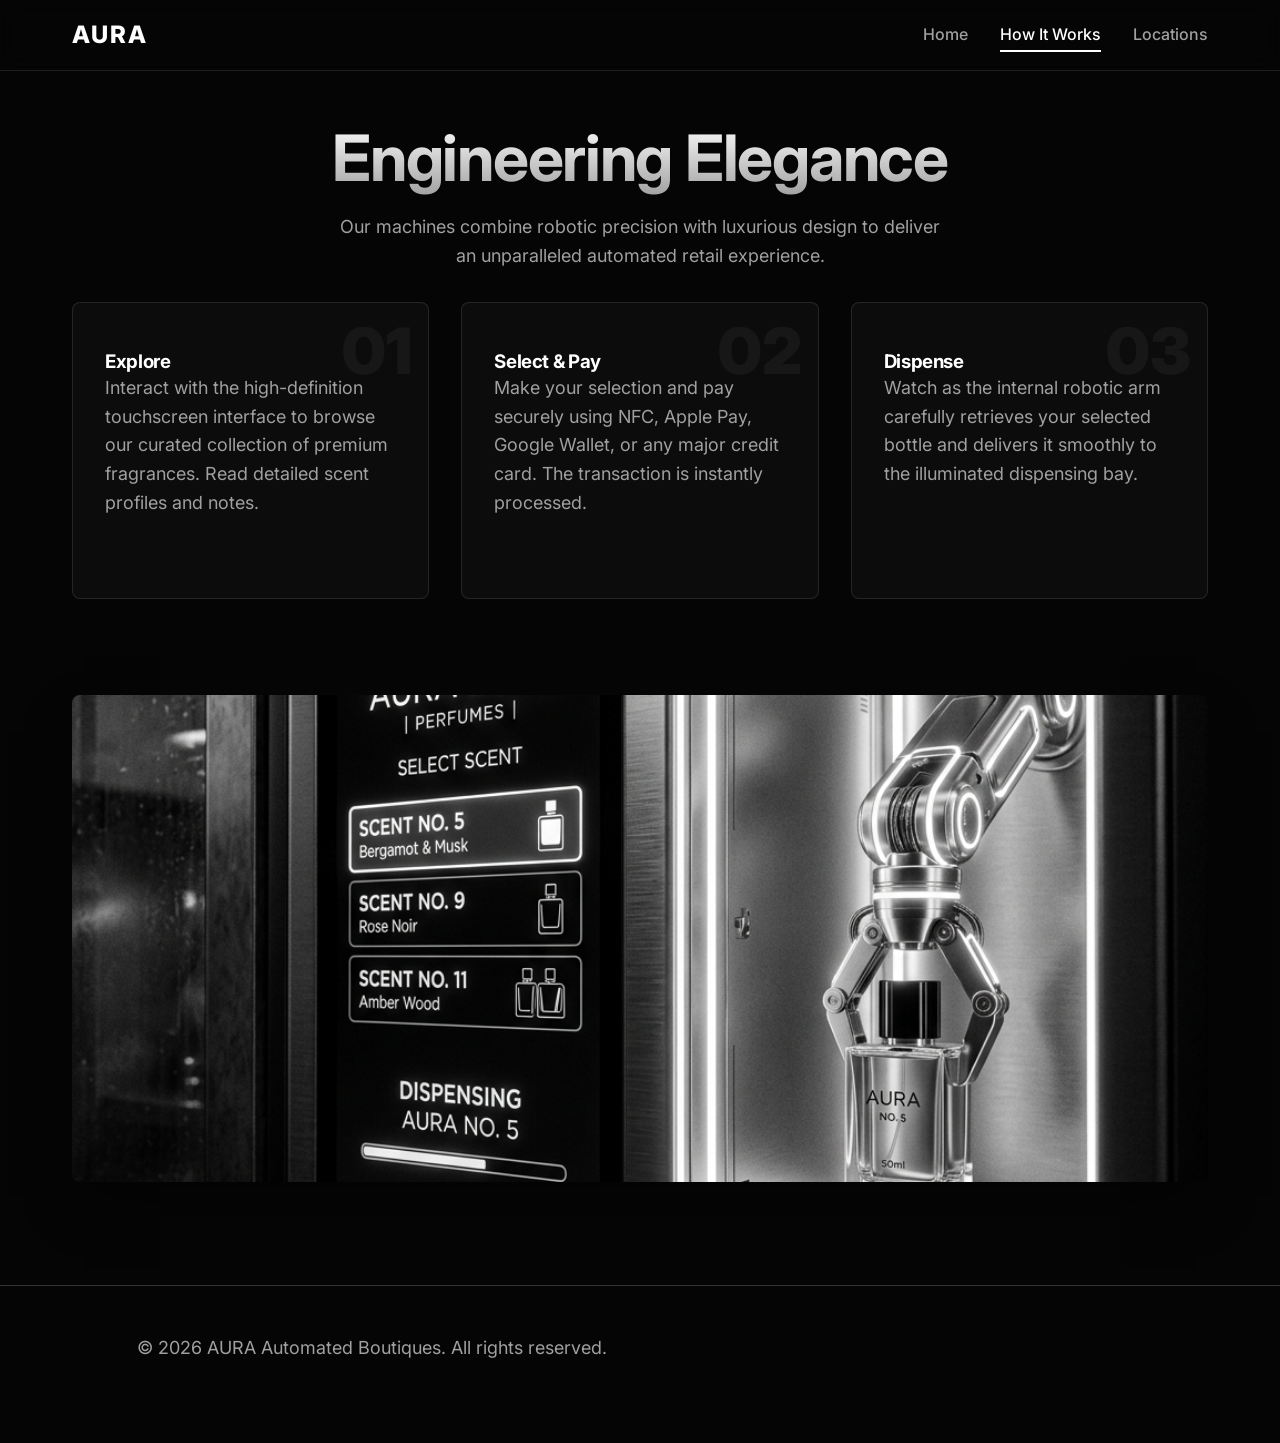
==== how-it-works.html @ 31b28ff4 "Initial commit of perfume vending machine website" ====
<!DOCTYPE html>
<html lang="en">
<head>
    <meta charset="UTF-8">
    <meta name="viewport" content="width=device-width, initial-scale=1.0">
    <title>How It Works | AURA</title>
    <link rel="preconnect" href="https://fonts.googleapis.com">
    <link rel="preconnect" href="https://fonts.gstatic.com" crossorigin>
    <link href="https://fonts.googleapis.com/css2?family=Inter:wght@400;500;700;800;900&display=swap" rel="stylesheet">
    <link rel="stylesheet" href="styles.css">
</head>
<body>
    <nav class="navbar">
        <div class="container nav-container">
            <a href="index.html" class="logo">AURA</a>
            <div class="nav-links">
                <a href="index.html">Home</a>
                <a href="how-it-works.html" class="active">How It Works</a>
                <a href="locations.html">Locations</a>
            </div>
        </div>
    </nav>

    <section class="section" style="padding-top: 120px;">
        <div class="container fade-in">
            <h1 class="text-center">Engineering Elegance</h1>
            <p class="text-center" style="margin-left: auto; margin-right: auto;">Our machines combine robotic precision with luxurious design to deliver an unparalleled automated retail experience.</p>
            
            <div class="grid mt-4">
                <div class="card">
                    <div class="step-number">01</div>
                    <h3>Explore</h3>
                    <p>Interact with the high-definition touchscreen interface to browse our curated collection of premium fragrances. Read detailed scent profiles and notes.</p>
                </div>
                <div class="card">
                    <div class="step-number">02</div>
                    <h3>Select & Pay</h3>
                    <p>Make your selection and pay securely using NFC, Apple Pay, Google Wallet, or any major credit card. The transaction is instantly processed.</p>
                </div>
                <div class="card">
                    <div class="step-number">03</div>
                    <h3>Dispense</h3>
                    <p>Watch as the internal robotic arm carefully retrieves your selected bottle and delivers it smoothly to the illuminated dispensing bay.</p>
                </div>
            </div>
            
            <div style="margin-top: 6rem;" class="fade-in">
                <div class="image-wrapper" style="width: 100%; margin: 0 auto;">
                    <img src="interface.png" alt="Touchscreen Interface" style="width: 100%; object-fit: cover; aspect-ratio: 21/9; border-radius: 8px; box-shadow: 0 25px 50px -12px rgba(0, 0, 0, 0.5);">
                </div>
            </div>
        </div>
    </section>

    <footer>
        <div class="container">
            <p>&copy; 2026 AURA Automated Boutiques. All rights reserved.</p>
        </div>
    </footer>

    <script src="script.js"></script>
</body>
</html>
---- styles.css ----
:root {
    --bg-color: #050505;
    --text-primary: #ffffff;
    --text-secondary: #a0a0a0;
    --accent-color: #222222;
    --border-color: #333333;
    --glass-bg: rgba(255, 255, 255, 0.03);
    --glass-border: rgba(255, 255, 255, 0.1);
    --font-primary: 'Inter', sans-serif;
    --transition: all 0.3s ease;
}

* {
    margin: 0;
    padding: 0;
    box-sizing: border-box;
}

body {
    background-color: var(--bg-color);
    color: var(--text-primary);
    font-family: var(--font-primary);
    line-height: 1.6;
    overflow-x: hidden;
    -webkit-font-smoothing: antialiased;
}

/* Typography */
h1, h2, h3, h4 {
    font-weight: 700;
    letter-spacing: -0.02em;
    line-height: 1.2;
}

h1 {
    font-size: 4rem;
    margin-bottom: 1rem;
    background: linear-gradient(180deg, #ffffff 0%, #a0a0a0 100%);
    -webkit-background-clip: text;
    -webkit-text-fill-color: transparent;
}

h2 {
    font-size: 2.5rem;
    margin-bottom: 1.5rem;
}

p {
    color: var(--text-secondary);
    font-size: 1.125rem;
    max-width: 600px;
    margin-bottom: 2rem;
}

/* Layout & Containers */
.container {
    max-width: 1200px;
    margin: 0 auto;
    padding: 0 2rem;
}

.section {
    padding: 6rem 0;
    position: relative;
}

/* Navbar */
.navbar {
    position: fixed;
    top: 0;
    width: 100%;
    z-index: 1000;
    background: rgba(5, 5, 5, 0.8);
    backdrop-filter: blur(10px);
    border-bottom: 1px solid var(--glass-border);
    padding: 1rem 0;
}

.nav-container {
    display: flex;
    justify-content: space-between;
    align-items: center;
}

.logo {
    font-size: 1.5rem;
    font-weight: 800;
    letter-spacing: 2px;
    text-transform: uppercase;
    text-decoration: none;
    color: var(--text-primary);
}

.nav-links {
    display: flex;
    gap: 2rem;
}

.nav-links a {
    color: var(--text-secondary);
    text-decoration: none;
    font-weight: 500;
    transition: var(--transition);
    position: relative;
}

.nav-links a:hover,
.nav-links a.active {
    color: var(--text-primary);
}

.nav-links a::after {
    content: '';
    position: absolute;
    bottom: -4px;
    left: 0;
    width: 0;
    height: 2px;
    background: var(--text-primary);
    transition: var(--transition);
}

.nav-links a:hover::after,
.nav-links a.active::after {
    width: 100%;
}

/* Buttons */
.btn {
    display: inline-block;
    padding: 1rem 2rem;
    border-radius: 4px;
    text-decoration: none;
    font-weight: 600;
    text-transform: uppercase;
    letter-spacing: 1px;
    transition: var(--transition);
    cursor: pointer;
    border: none;
}

.btn-primary {
    background: var(--text-primary);
    color: var(--bg-color);
}

.btn-primary:hover {
    background: #e0e0e0;
    transform: translateY(-2px);
    box-shadow: 0 10px 20px rgba(255, 255, 255, 0.1);
}

.btn-outline {
    background: transparent;
    color: var(--text-primary);
    border: 1px solid var(--glass-border);
}

.btn-outline:hover {
    background: var(--glass-bg);
    border-color: var(--text-primary);
}

/* Hero Section */
.hero {
    min-height: 100vh;
    display: flex;
    align-items: center;
    padding-top: 80px;
}

.hero-content {
    flex: 1;
    z-index: 2;
}

.hero-image {
    flex: 1;
    position: relative;
    display: flex;
    justify-content: center;
    align-items: center;
}

.hero-image::before {
    content: '';
    position: absolute;
    width: 400px;
    height: 400px;
    background: radial-gradient(circle, rgba(255,255,255,0.05) 0%, rgba(0,0,0,0) 70%);
    border-radius: 50%;
    z-index: -1;
}

.placeholder-img {
    width: 100%;
    max-width: 400px;
    aspect-ratio: 3/4;
    background: var(--accent-color);
    border: 1px solid var(--border-color);
    border-radius: 8px;
    display: flex;
    align-items: center;
    justify-content: center;
    color: var(--text-secondary);
    font-weight: 500;
    box-shadow: 0 25px 50px -12px rgba(0, 0, 0, 0.5);
    position: relative;
    overflow: hidden;
}

.placeholder-img::after {
    content: '';
    position: absolute;
    top: -50%;
    left: -50%;
    width: 200%;
    height: 200%;
    background: linear-gradient(to bottom right, rgba(255,255,255,0) 0%, rgba(255,255,255,0.05) 50%, rgba(255,255,255,0) 100%);
    transform: rotate(30deg);
    animation: shine 6s infinite linear;
}

@keyframes shine {
    0% { transform: translateX(-100%) rotate(30deg); }
    100% { transform: translateX(100%) rotate(30deg); }
}

/* Cards (Tech aesthetic) */
.grid {
    display: grid;
    grid-template-columns: repeat(auto-fit, minmax(300px, 1fr));
    gap: 2rem;
    margin-top: 4rem;
}

.card {
    background: var(--glass-bg);
    border: 1px solid var(--glass-border);
    padding: 3rem 2rem;
    border-radius: 8px;
    transition: var(--transition);
    position: relative;
    overflow: hidden;
}

.card::before {
    content: '';
    position: absolute;
    top: 0;
    left: 0;
    width: 100%;
    height: 2px;
    background: linear-gradient(90deg, transparent, var(--text-primary), transparent);
    opacity: 0;
    transition: var(--transition);
}

.card:hover {
    transform: translateY(-5px);
    background: rgba(255, 255, 255, 0.05);
}

.card:hover::before {
    opacity: 1;
}

.card-icon {
    font-size: 2rem;
    margin-bottom: 1.5rem;
    color: var(--text-primary);
}

.step-number {
    font-size: 4rem;
    font-weight: 900;
    color: var(--accent-color);
    position: absolute;
    top: 1rem;
    right: 1rem;
    opacity: 0.5;
    line-height: 1;
}

/* Forms */
.form-group {
    margin-bottom: 1.5rem;
}

.form-group label {
    display: block;
    margin-bottom: 0.5rem;
    font-weight: 500;
    color: var(--text-secondary);
}

.form-control {
    width: 100%;
    padding: 1rem;
    background: var(--accent-color);
    border: 1px solid var(--border-color);
    color: var(--text-primary);
    border-radius: 4px;
    font-family: inherit;
    transition: var(--transition);
}

.form-control:focus {
    outline: none;
    border-color: var(--text-primary);
    background: rgba(255, 255, 255, 0.05);
}

/* Footer */
footer {
    border-top: 1px solid var(--border-color);
    padding: 3rem 0;
    text-align: center;
    color: var(--text-secondary);
}

/* Utilities */
.text-center { text-align: center; }
.mt-4 { margin-top: 2rem; }

/* Animations */
.fade-in {
    opacity: 0;
    transform: translateY(20px);
    transition: opacity 0.8s ease, transform 0.8s ease;
}

.fade-in.visible {
    opacity: 1;
    transform: translateY(0);
}

/* Responsive */
@media (max-width: 768px) {
    h1 { font-size: 2.5rem; }
    .hero { flex-direction: column; text-align: center; padding-top: 120px; }
    .hero-content { margin-bottom: 4rem; }
    p { margin-left: auto; margin-right: auto; }
    .nav-links { display: none; /* Add mobile menu logic if needed */ }
}
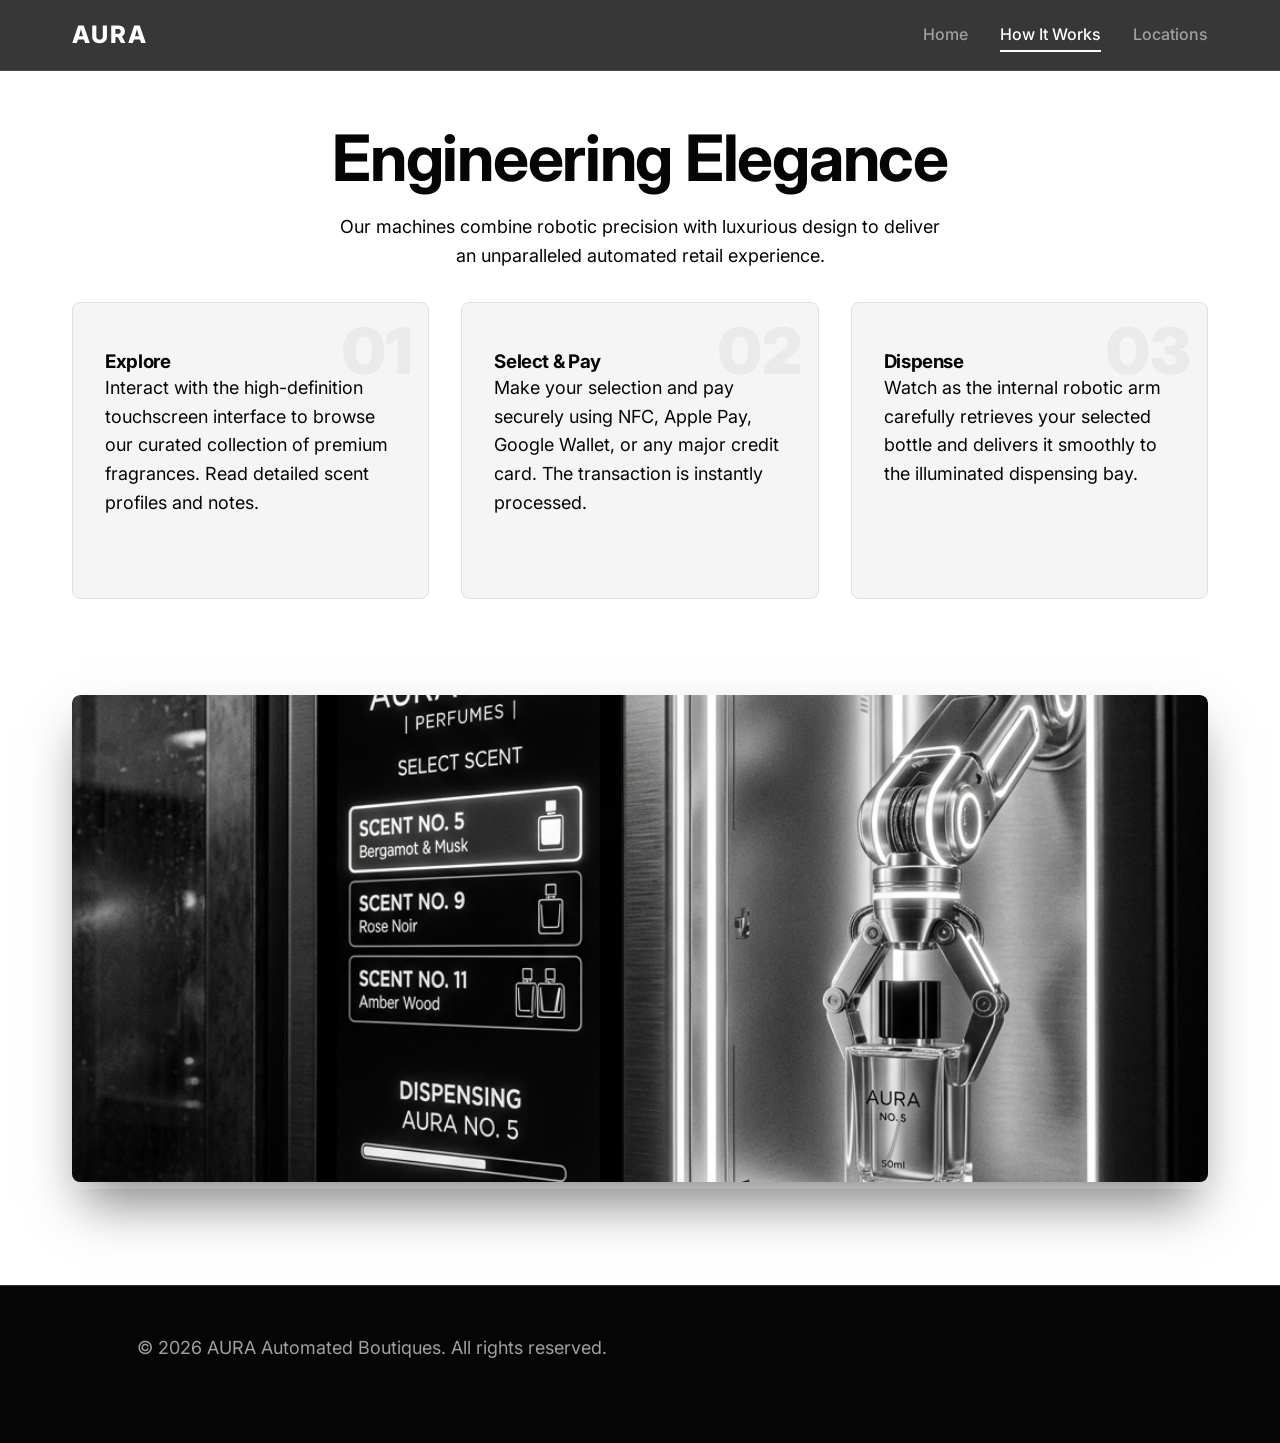
==== commit f0aeed77: "Introduce true high contrast white sections" ====
--- a/how-it-works.html
+++ b/how-it-works.html
@@ -21,7 +21,7 @@
         </div>
     </nav>
 
-    <section class="section" style="padding-top: 120px;">
+    <section class="section section-white" style="padding-top: 120px;">
         <div class="container fade-in">
             <h1 class="text-center">Engineering Elegance</h1>
             <p class="text-center" style="margin-left: auto; margin-right: auto;">Our machines combine robotic precision with luxurious design to deliver an unparalleled automated retail experience.</p>
--- a/styles.css
+++ b/styles.css
@@ -62,6 +62,44 @@
 .section {
     padding: 6rem 0;
     position: relative;
+}
+
+/* White Section for High Contrast */
+.section-white {
+    background-color: #ffffff;
+    color: #050505;
+}
+
+.section-white h1, 
+.section-white h2, 
+.section-white h3, 
+.section-white p {
+    color: #050505;
+    background: none;
+    -webkit-background-clip: initial;
+    -webkit-text-fill-color: initial;
+}
+
+.section-white .card {
+    background: #f5f5f5;
+    border-color: #e0e0e0;
+}
+
+.section-white .card:hover {
+    background: #ebebeb;
+    box-shadow: 0 10px 30px rgba(0, 0, 0, 0.1);
+}
+
+.section-white .card::before {
+    background: linear-gradient(90deg, transparent, #050505, transparent);
+}
+
+.section-white .card-icon {
+    color: #050505;
+}
+
+.section-white .step-number {
+    color: #e0e0e0;
 }
 
 /* Navbar */
@@ -326,13 +364,67 @@
 /* Animations */
 .fade-in {
     opacity: 0;
-    transform: translateY(20px);
-    transition: opacity 0.8s ease, transform 0.8s ease;
+    transform: translateY(30px);
+    transition: opacity 1s cubic-bezier(0.16, 1, 0.3, 1), transform 1s cubic-bezier(0.16, 1, 0.3, 1);
 }
 
 .fade-in.visible {
     opacity: 1;
     transform: translateY(0);
+}
+
+.stagger-1 { transition-delay: 0.1s; }
+.stagger-2 { transition-delay: 0.2s; }
+.stagger-3 { transition-delay: 0.3s; }
+.stagger-4 { transition-delay: 0.4s; }
+
+/* Image Hover Effects */
+.image-wrapper {
+    overflow: hidden;
+    border-radius: 8px;
+    box-shadow: 0 25px 50px -12px rgba(0, 0, 0, 0.5);
+    transition: box-shadow 0.5s ease;
+}
+
+.image-wrapper img {
+    transition: transform 0.7s cubic-bezier(0.16, 1, 0.3, 1);
+}
+
+.image-wrapper:hover img {
+    transform: scale(1.05);
+}
+
+.image-wrapper:hover {
+    box-shadow: 0 30px 60px -10px rgba(255, 255, 255, 0.1);
+}
+
+/* Button Glow */
+.btn-primary {
+    background: var(--text-primary);
+    color: var(--bg-color);
+    position: relative;
+    z-index: 1;
+    overflow: hidden;
+}
+
+.btn-primary::before {
+    content: '';
+    position: absolute;
+    top: 0;
+    left: -100%;
+    width: 100%;
+    height: 100%;
+    background: linear-gradient(90deg, transparent, rgba(255, 255, 255, 0.4), transparent);
+    transition: left 0.5s ease;
+    z-index: -1;
+}
+
+.btn-primary:hover::before {
+    left: 100%;
+}
+
+.btn-primary:hover {
+    box-shadow: 0 0 20px rgba(255, 255, 255, 0.4);
 }
 
 /* Responsive */
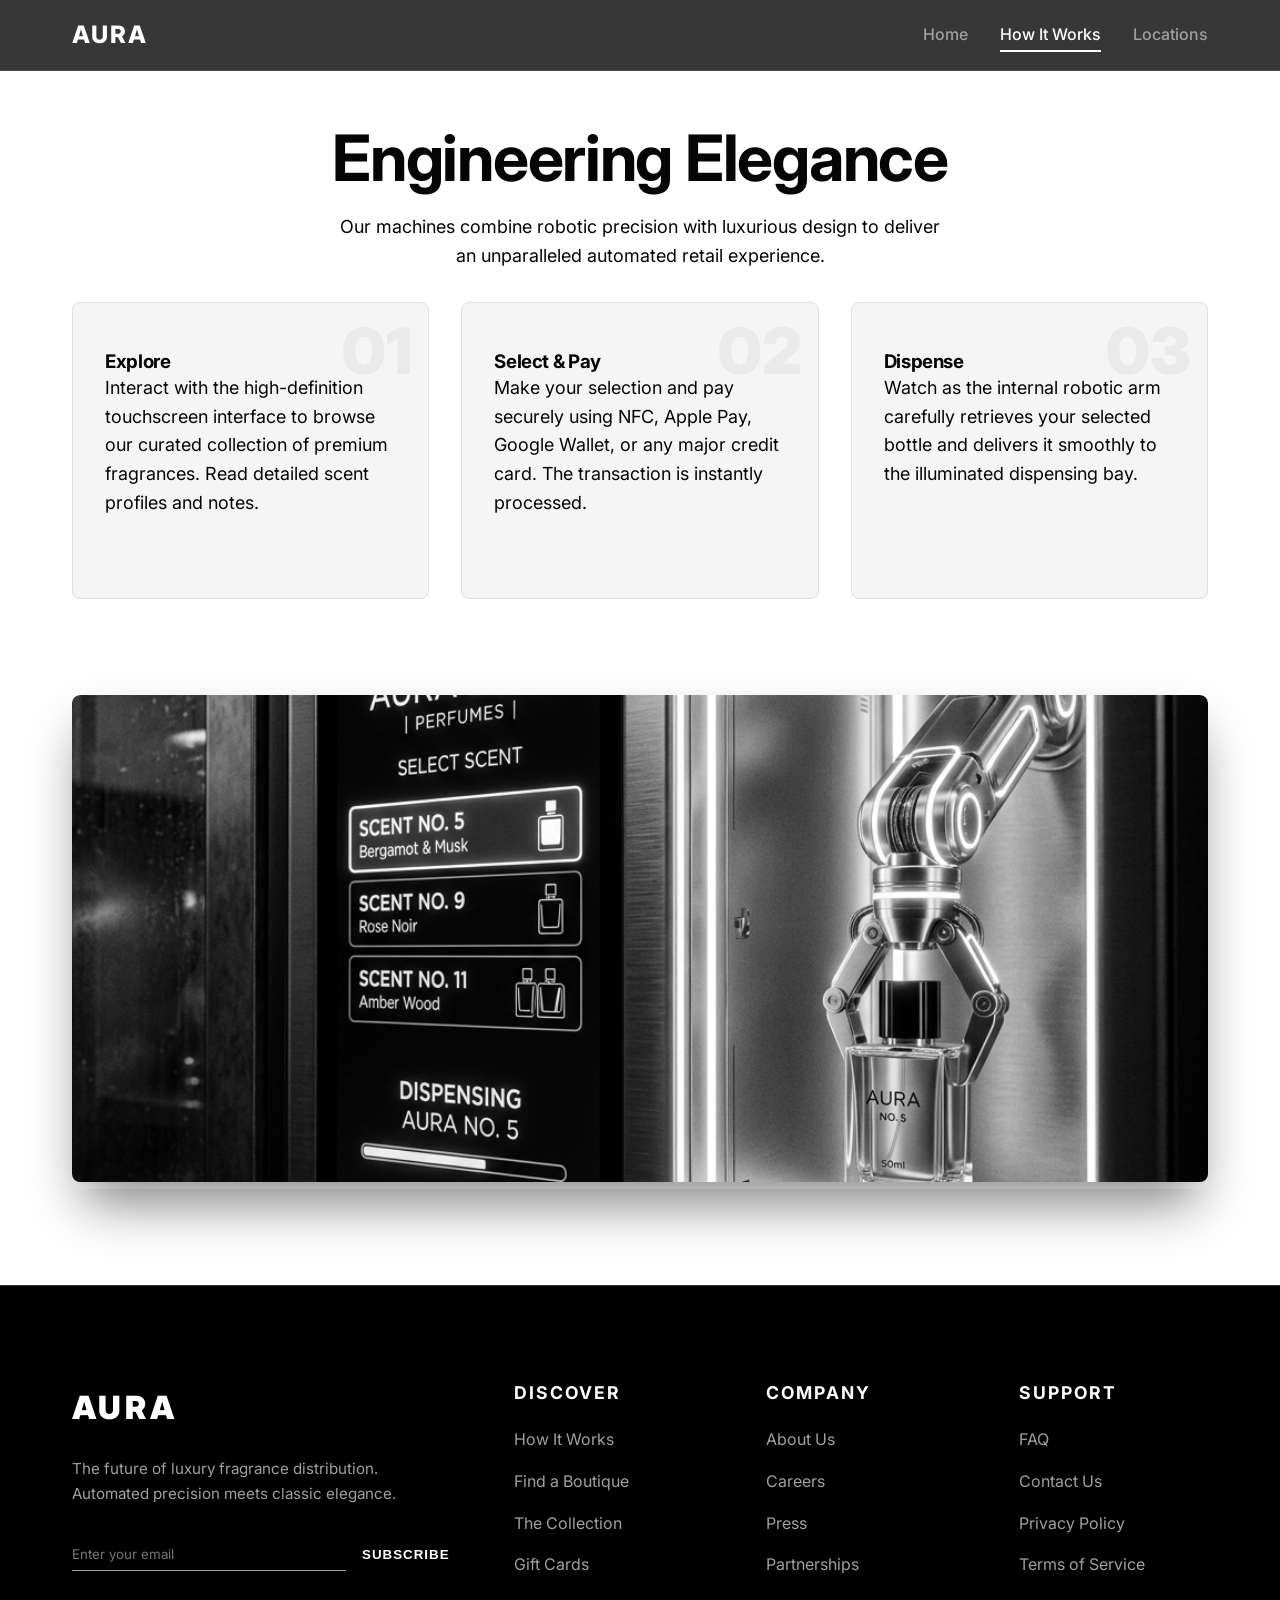
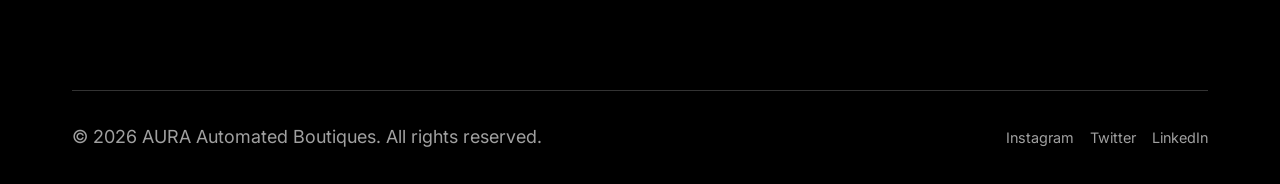
==== commit b7ca62c4: "Add premium footer to all pages" ====
--- a/how-it-works.html
+++ b/how-it-works.html
@@ -52,9 +52,53 @@
         </div>
     </section>
 
-    <footer>
-        <div class="container">
-            <p>&copy; 2026 AURA Automated Boutiques. All rights reserved.</p>
+    <footer class="footer-premium">
+        <div class="container fade-in">
+            <div class="footer-grid">
+                <div>
+                    <a href="index.html" class="footer-brand">AURA</a>
+                    <p style="font-size: 0.95rem;">The future of luxury fragrance distribution. Automated precision meets classic elegance.</p>
+                    <div class="footer-newsletter">
+                        <input type="email" placeholder="Enter your email">
+                        <button type="button">Subscribe</button>
+                    </div>
+                </div>
+                <div>
+                    <h4>Discover</h4>
+                    <ul class="footer-links">
+                        <li><a href="how-it-works.html">How It Works</a></li>
+                        <li><a href="locations.html">Find a Boutique</a></li>
+                        <li><a href="#">The Collection</a></li>
+                        <li><a href="#">Gift Cards</a></li>
+                    </ul>
+                </div>
+                <div>
+                    <h4>Company</h4>
+                    <ul class="footer-links">
+                        <li><a href="#">About Us</a></li>
+                        <li><a href="#">Careers</a></li>
+                        <li><a href="#">Press</a></li>
+                        <li><a href="#">Partnerships</a></li>
+                    </ul>
+                </div>
+                <div>
+                    <h4>Support</h4>
+                    <ul class="footer-links">
+                        <li><a href="#">FAQ</a></li>
+                        <li><a href="#">Contact Us</a></li>
+                        <li><a href="#">Privacy Policy</a></li>
+                        <li><a href="#">Terms of Service</a></li>
+                    </ul>
+                </div>
+            </div>
+            <div class="footer-bottom">
+                <p style="margin: 0;">&copy; 2026 AURA Automated Boutiques. All rights reserved.</p>
+                <div style="display: flex; gap: 1rem;">
+                    <a href="#" style="color: var(--text-secondary); text-decoration: none;">Instagram</a>
+                    <a href="#" style="color: var(--text-secondary); text-decoration: none;">Twitter</a>
+                    <a href="#" style="color: var(--text-secondary); text-decoration: none;">LinkedIn</a>
+                </div>
+            </div>
         </div>
     </footer>
 
--- a/styles.css
+++ b/styles.css
@@ -349,17 +349,200 @@
     background: rgba(255, 255, 255, 0.05);
 }
 
-/* Footer */
-footer {
+/* Premium Footer */
+.footer-premium {
+    background: #000000;
     border-top: 1px solid var(--border-color);
-    padding: 3rem 0;
-    text-align: center;
+    padding: 6rem 0 2rem 0;
     color: var(--text-secondary);
+}
+
+.footer-grid {
+    display: grid;
+    grid-template-columns: 2fr 1fr 1fr 1fr;
+    gap: 4rem;
+    margin-bottom: 6rem;
+}
+
+.footer-brand {
+    font-size: 2rem;
+    font-weight: 900;
+    letter-spacing: 4px;
+    color: var(--text-primary);
+    margin-bottom: 1.5rem;
+    display: block;
+    text-decoration: none;
+}
+
+.footer-premium h4 {
+    color: var(--text-primary);
+    font-size: 1.1rem;
+    margin-bottom: 1.5rem;
+    text-transform: uppercase;
+    letter-spacing: 2px;
+}
+
+.footer-links {
+    list-style: none;
+}
+
+.footer-links li {
+    margin-bottom: 1rem;
+}
+
+.footer-links a {
+    color: var(--text-secondary);
+    text-decoration: none;
+    transition: var(--transition);
+}
+
+.footer-links a:hover {
+    color: var(--text-primary);
+}
+
+.footer-newsletter {
+    display: flex;
+    margin-top: 2rem;
+}
+
+.footer-newsletter input {
+    background: transparent;
+    border: none;
+    border-bottom: 1px solid var(--text-secondary);
+    color: var(--text-primary);
+    padding: 0.5rem 0;
+    flex: 1;
+    font-family: inherit;
+    transition: var(--transition);
+}
+
+.footer-newsletter input:focus {
+    outline: none;
+    border-bottom-color: var(--text-primary);
+}
+
+.footer-newsletter button {
+    background: transparent;
+    border: none;
+    color: var(--text-primary);
+    font-weight: 700;
+    cursor: pointer;
+    text-transform: uppercase;
+    letter-spacing: 1px;
+    padding-left: 1rem;
+}
+
+.footer-bottom {
+    border-top: 1px solid var(--border-color);
+    padding-top: 2rem;
+    display: flex;
+    justify-content: space-between;
+    align-items: center;
+    font-size: 0.9rem;
 }
 
 /* Utilities */
 .text-center { text-align: center; }
 .mt-4 { margin-top: 2rem; }
+
+/* Parallax Section */
+.parallax-section {
+    background-image: url('hero.png');
+    background-attachment: fixed;
+    background-position: center;
+    background-repeat: no-repeat;
+    background-size: cover;
+    position: relative;
+    padding: 10rem 0;
+    text-align: center;
+}
+
+.parallax-overlay {
+    position: absolute;
+    top: 0;
+    left: 0;
+    width: 100%;
+    height: 100%;
+    background: rgba(5, 5, 5, 0.85);
+    z-index: 1;
+}
+
+.parallax-content {
+    position: relative;
+    z-index: 2;
+}
+
+/* Collection Grid */
+.collection-grid {
+    display: grid;
+    grid-template-columns: repeat(auto-fit, minmax(250px, 1fr));
+    gap: 1px;
+    background: var(--glass-border);
+    border: 1px solid var(--glass-border);
+    margin-top: 4rem;
+}
+
+.collection-item {
+    background: var(--bg-color);
+    padding: 4rem 2rem;
+    text-align: center;
+    transition: var(--transition);
+}
+
+.collection-item:hover {
+    background: var(--accent-color);
+}
+
+/* Press Bar Marquee */
+.press-bar-container {
+    width: 100%;
+    overflow: hidden;
+    margin-top: 6rem;
+    position: relative;
+}
+
+.press-bar-container::before,
+.press-bar-container::after {
+    content: '';
+    position: absolute;
+    top: 0;
+    width: 150px;
+    height: 100%;
+    z-index: 2;
+    pointer-events: none;
+}
+
+.press-bar-container::before {
+    left: 0;
+    background: linear-gradient(to right, #ffffff, transparent);
+}
+
+.press-bar-container::after {
+    right: 0;
+    background: linear-gradient(to left, #ffffff, transparent);
+}
+
+.press-bar {
+    display: flex;
+    white-space: nowrap;
+    animation: slide-left 30s linear infinite;
+    opacity: 0.5;
+    width: max-content;
+}
+
+.press-bar span {
+    font-size: 1.5rem;
+    font-weight: 900;
+    letter-spacing: 3px;
+    text-transform: uppercase;
+    margin: 0 4rem;
+    font-family: serif; /* Classic contrast */
+}
+
+@keyframes slide-left {
+    0% { transform: translateX(0); }
+    100% { transform: translateX(-50%); }
+}
 
 /* Animations */
 .fade-in {
